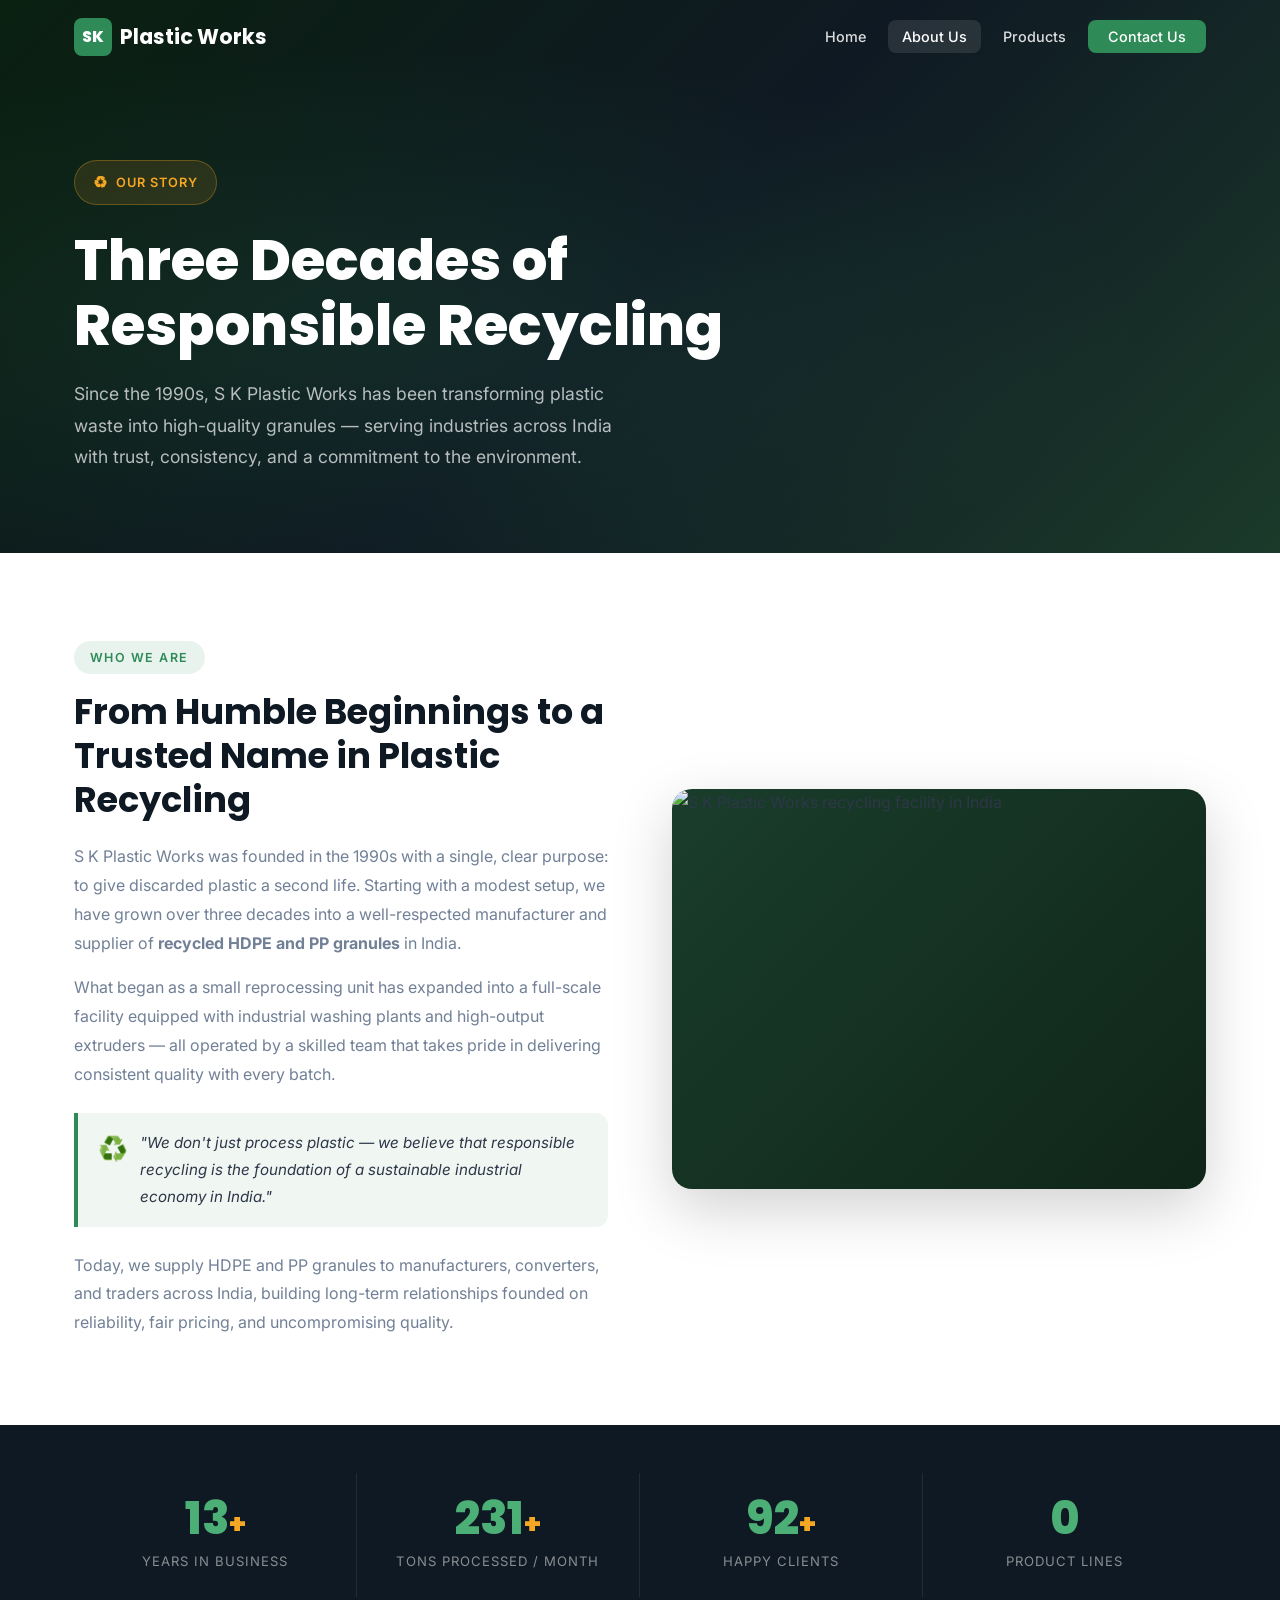
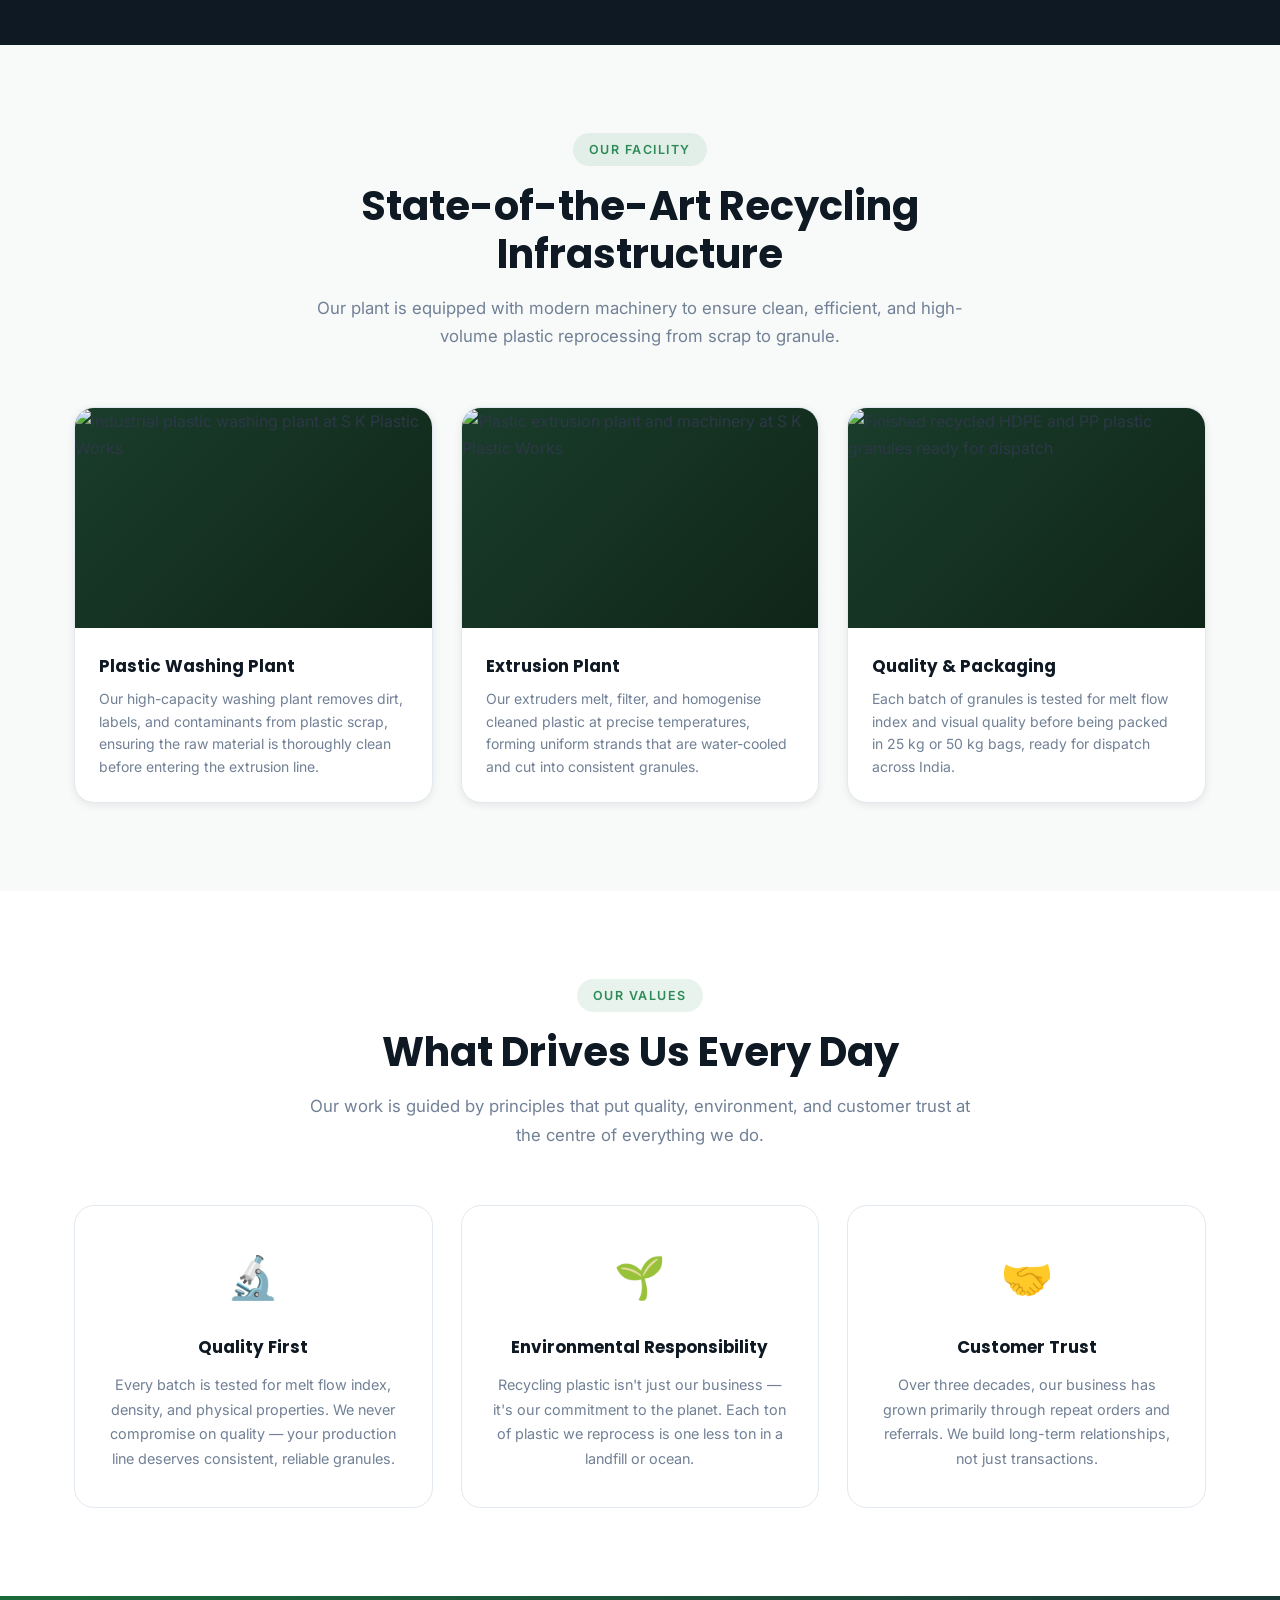
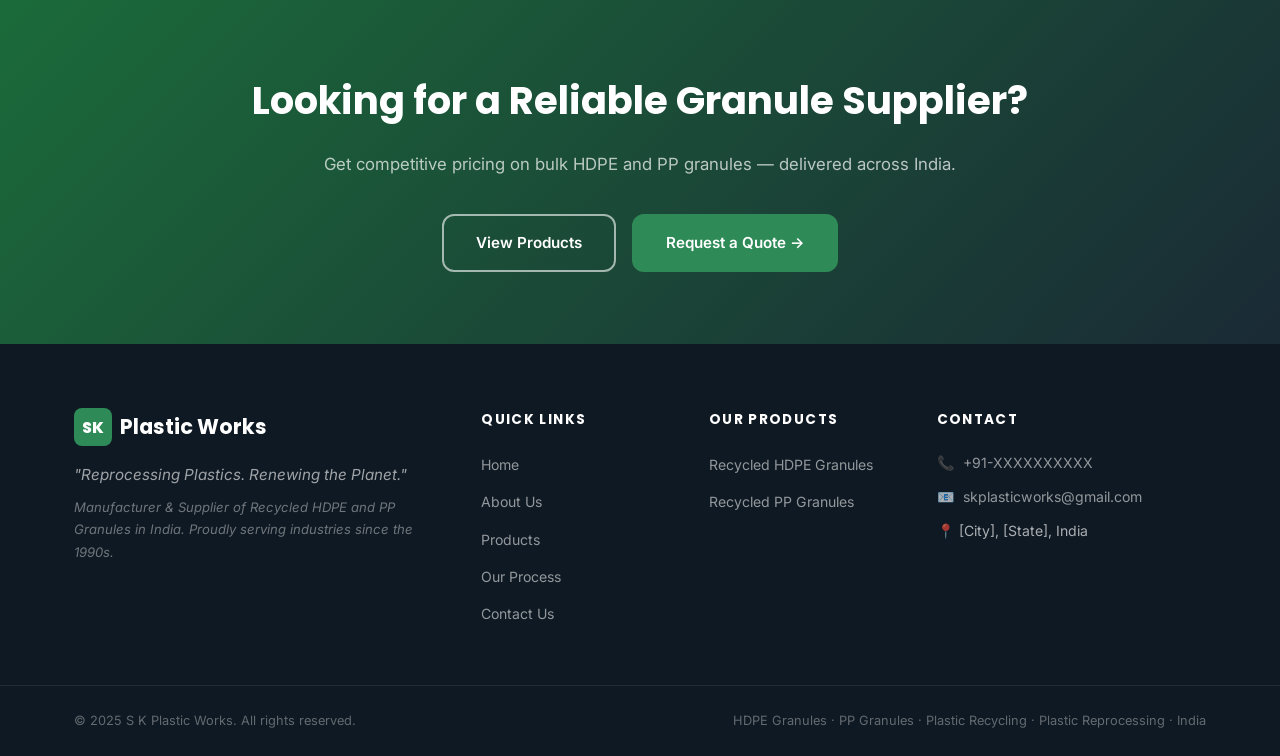
==== about.html @ 7c276f93 "Initial commit: S K Plastic Works website Modern, SEO-optimized static website for recycled HDPE & P" ====
<!DOCTYPE html>
<html lang="en">
<head>
  <meta charset="UTF-8">
  <meta name="viewport" content="width=device-width, initial-scale=1.0">

  <!-- ✅ SEO: Primary Meta Tags -->
  <title>About Us | S K Plastic Works — HDPE & PP Granules Manufacturer India</title>
  <meta name="description" content="Learn about S K Plastic Works — a trusted manufacturer of recycled HDPE and PP granules in India since the 1990s. Our story, mission, and world-class recycling facility.">
  <meta name="keywords" content="about S K Plastic Works, HDPE granules manufacturer India, PP granules supplier, plastic recycling company India, plastic reprocessing since 1990s">
  <meta name="robots" content="index, follow">
  <link rel="canonical" href="https://skplasticworks.github.io/about.html">

  <!-- ✅ SEO: Open Graph -->
  <meta property="og:type"        content="website">
  <meta property="og:url"         content="https://skplasticworks.github.io/about.html">
  <meta property="og:title"       content="About S K Plastic Works | HDPE & PP Granules Manufacturer">
  <meta property="og:description" content="Over 30 years of trusted plastic recycling and reprocessing in India. Quality HDPE & PP granules since the 1990s.">

  <!-- ✅ Schema: About Page + Organization -->
  <script type="application/ld+json">
  {
    "@context": "https://schema.org",
    "@type": "AboutPage",
    "url": "https://skplasticworks.github.io/about.html",
    "name": "About S K Plastic Works",
    "description": "S K Plastic Works has been manufacturing recycled HDPE and PP plastic granules in India since the 1990s.",
    "mainEntity": {
      "@type": "Organization",
      "name": "S K Plastic Works",
      "foundingDate": "1995",
      "description": "Leading manufacturer and supplier of recycled HDPE and PP granules in India.",
      "url": "https://skplasticworks.github.io",
      "address": {
        "@type": "PostalAddress",
        "addressLocality": "[City]",
        "addressRegion": "[State]",
        "addressCountry": "IN"
      }
    }
  }
  </script>

  <!-- Fonts -->
  <link rel="preconnect" href="https://fonts.googleapis.com">
  <link rel="preconnect" href="https://fonts.gstatic.com" crossorigin>
  <link href="https://fonts.googleapis.com/css2?family=Inter:wght@300;400;500;600&family=Poppins:wght@600;700;800&display=swap" rel="stylesheet">

  <link rel="stylesheet" href="css/style.css">
</head>
<body>

  <!-- ============================================================
       NAVIGATION
  ============================================================ -->
  <nav class="navbar scrolled" id="navbar" role="navigation" aria-label="Main navigation">
    <div class="container nav-container">
      <a href="index.html" class="nav-logo" aria-label="S K Plastic Works Home">
        <span class="logo-sk" aria-hidden="true">SK</span> Plastic Works
      </a>

      <button class="nav-toggle" id="navToggle" aria-label="Open menu" aria-expanded="false" aria-controls="navLinks">
        <span></span><span></span><span></span>
      </button>

      <ul class="nav-links" id="navLinks" role="menubar">
        <li role="none"><a href="index.html" role="menuitem">Home</a></li>
        <li role="none"><a href="about.html" class="active" role="menuitem">About Us</a></li>
        <li role="none"><a href="index.html#products" role="menuitem">Products</a></li>
        <li role="none"><a href="index.html#contact" class="btn-nav" role="menuitem">Contact Us</a></li>
      </ul>
    </div>
  </nav>


  <!-- ============================================================
       PAGE HERO
  ============================================================ -->
  <section class="page-hero" aria-label="About Us hero">
    <div class="container page-hero-content">
      <span class="hero-badge">Our Story</span>
      <h1>
        Three Decades of<br>
        <span class="accent">Responsible Recycling</span>
      </h1>
      <p>
        Since the 1990s, S K Plastic Works has been transforming plastic waste into
        high-quality granules — serving industries across India with trust, consistency, and a commitment to the environment.
      </p>
    </div>
  </section>


  <!-- ============================================================
       OUR STORY
  ============================================================ -->
  <section class="section" id="story" aria-labelledby="story-heading">
    <div class="container">
      <div class="story-grid">

        <div class="story-text">
          <span class="section-tag">Who We Are</span>
          <h2 id="story-heading">From Humble Beginnings to a Trusted Name in Plastic Recycling</h2>

          <p>
            S K Plastic Works was founded in the 1990s with a single, clear purpose: to give discarded plastic a second life.
            Starting with a modest setup, we have grown over three decades into a well-respected manufacturer and
            supplier of <strong>recycled HDPE and PP granules</strong> in India.
          </p>
          <p>
            What began as a small reprocessing unit has expanded into a full-scale facility equipped with
            industrial washing plants and high-output extruders — all operated by a skilled team that takes
            pride in delivering consistent quality with every batch.
          </p>

          <div class="story-highlight">
            <span aria-hidden="true">♻️</span>
            <p>
              "We don't just process plastic — we believe that responsible recycling is the
              foundation of a sustainable industrial economy in India."
            </p>
          </div>

          <p>
            Today, we supply HDPE and PP granules to manufacturers, converters, and traders across India,
            building long-term relationships founded on reliability, fair pricing, and uncompromising quality.
          </p>
        </div>

        <div class="story-image">
          <!--
            REPLACE IMAGE: Add a photo of your factory or team here.
            Recommended size: 800x600px
            Save as: images/about-story.jpg
          -->
          <img
            src="https://placehold.co/800x600/1B6B3A/4CAF76?text=Our+Factory+%2F+Team+Photo&font=lato"
            alt="S K Plastic Works recycling facility in India"
            loading="lazy"
            width="800" height="600"
          >
        </div>

      </div>
    </div>
  </section>


  <!-- ============================================================
       KEY STATS
  ============================================================ -->
  <section class="stats-bar" aria-label="Company statistics">
    <div class="container stats-grid">
      <div class="stat-item">
        <span class="stat-number" data-target="30">0</span><span class="stat-suffix">+</span>
        <span class="stat-label">Years in Business</span>
      </div>
      <div class="stat-item">
        <!-- Replace 500 with your real monthly volume -->
        <span class="stat-number" data-target="500">0</span><span class="stat-suffix">+</span>
        <span class="stat-label">Tons Processed / Month</span>
      </div>
      <div class="stat-item">
        <span class="stat-number" data-target="200">0</span><span class="stat-suffix">+</span>
        <span class="stat-label">Happy Clients</span>
      </div>
      <div class="stat-item">
        <span class="stat-number" data-target="2">0</span><span class="stat-suffix"></span>
        <span class="stat-label">Product Lines</span>
      </div>
    </div>
  </section>


  <!-- ============================================================
       OUR FACILITY
  ============================================================ -->
  <section class="section bg-light" id="facility" aria-labelledby="facility-heading">
    <div class="container">
      <div class="section-header">
        <span class="section-tag">Our Facility</span>
        <h2 id="facility-heading">State-of-the-Art Recycling Infrastructure</h2>
        <p>Our plant is equipped with modern machinery to ensure clean, efficient, and high-volume plastic reprocessing from scrap to granule.</p>
      </div>

      <div class="facility-grid">

        <article class="facility-card">
          <div class="facility-img">
            <!--
              REPLACE IMAGE: Photo of your plastic washing plant
              Save as: images/washing-plant.jpg
            -->
            <img
              src="https://placehold.co/800x500/0D4F6C/7EC8E3?text=Plastic+Washing+Plant&font=lato"
              alt="Industrial plastic washing plant at S K Plastic Works"
              loading="lazy"
              width="800" height="500"
            >
          </div>
          <div class="facility-body">
            <h4>Plastic Washing Plant</h4>
            <p>
              Our high-capacity washing plant removes dirt, labels, and contaminants from plastic scrap,
              ensuring the raw material is thoroughly clean before entering the extrusion line.
            </p>
          </div>
        </article>

        <article class="facility-card">
          <div class="facility-img">
            <!--
              REPLACE IMAGE: Photo of your extrusion plant
              Save as: images/extrusion-plant.jpg
            -->
            <img
              src="https://placehold.co/800x500/1B6B3A/4CAF76?text=Extrusion+Plant&font=lato"
              alt="Plastic extrusion plant and machinery at S K Plastic Works"
              loading="lazy"
              width="800" height="500"
            >
          </div>
          <div class="facility-body">
            <h4>Extrusion Plant</h4>
            <p>
              Our extruders melt, filter, and homogenise cleaned plastic at precise temperatures,
              forming uniform strands that are water-cooled and cut into consistent granules.
            </p>
          </div>
        </article>

        <article class="facility-card">
          <div class="facility-img">
            <!--
              REPLACE IMAGE: Close-up photo of finished HDPE/PP granules
              Save as: images/granules-closeup.jpg
            -->
            <img
              src="https://placehold.co/800x500/2E3A59/8BA4D4?text=Finished+Granules&font=lato"
              alt="Finished recycled HDPE and PP plastic granules ready for dispatch"
              loading="lazy"
              width="800" height="500"
            >
          </div>
          <div class="facility-body">
            <h4>Quality &amp; Packaging</h4>
            <p>
              Each batch of granules is tested for melt flow index and visual quality before being
              packed in 25 kg or 50 kg bags, ready for dispatch across India.
            </p>
          </div>
        </article>

      </div>
    </div>
  </section>


  <!-- ============================================================
       OUR VALUES
  ============================================================ -->
  <section class="section" id="values" aria-labelledby="values-heading">
    <div class="container">
      <div class="section-header">
        <span class="section-tag">Our Values</span>
        <h2 id="values-heading">What Drives Us Every Day</h2>
        <p>Our work is guided by principles that put quality, environment, and customer trust at the centre of everything we do.</p>
      </div>

      <div class="values-grid">

        <div class="value-card">
          <div class="value-icon" aria-hidden="true">🔬</div>
          <h4>Quality First</h4>
          <p>
            Every batch is tested for melt flow index, density, and physical properties.
            We never compromise on quality — your production line deserves consistent, reliable granules.
          </p>
        </div>

        <div class="value-card">
          <div class="value-icon" aria-hidden="true">🌱</div>
          <h4>Environmental Responsibility</h4>
          <p>
            Recycling plastic isn't just our business — it's our commitment to the planet.
            Each ton of plastic we reprocess is one less ton in a landfill or ocean.
          </p>
        </div>

        <div class="value-card">
          <div class="value-icon" aria-hidden="true">🤝</div>
          <h4>Customer Trust</h4>
          <p>
            Over three decades, our business has grown primarily through repeat orders and referrals.
            We build long-term relationships, not just transactions.
          </p>
        </div>

      </div>
    </div>
  </section>


  <!-- ============================================================
       CTA BANNER
  ============================================================ -->
  <section class="cta-banner" aria-label="Call to action">
    <div class="container">
      <h2>Looking for a Reliable Granule Supplier?</h2>
      <p>Get competitive pricing on bulk HDPE and PP granules — delivered across India.</p>
      <div class="cta-buttons">
        <a href="index.html#products" class="btn btn-outline">View Products</a>
        <a href="index.html#contact"  class="btn btn-primary">Request a Quote →</a>
      </div>
    </div>
  </section>


  <!-- ============================================================
       FOOTER
  ============================================================ -->
  <footer class="footer" role="contentinfo">
    <div class="container footer-grid">

      <div class="footer-brand">
        <a href="index.html" class="nav-logo" aria-label="S K Plastic Works Home">
          <span class="logo-sk" aria-hidden="true">SK</span> Plastic Works
        </a>
        <p>"Reprocessing Plastics. Renewing the Planet."</p>
        <p class="footer-small">Manufacturer &amp; Supplier of Recycled HDPE and PP Granules in India. Proudly serving industries since the 1990s.</p>
      </div>

      <nav class="footer-links" aria-label="Footer navigation">
        <h5>Quick Links</h5>
        <ul>
          <li><a href="index.html">Home</a></li>
          <li><a href="about.html">About Us</a></li>
          <li><a href="index.html#products">Products</a></li>
          <li><a href="index.html#process">Our Process</a></li>
          <li><a href="index.html#contact">Contact Us</a></li>
        </ul>
      </nav>

      <div class="footer-products">
        <h5>Our Products</h5>
        <ul>
          <li><a href="index.html#products">Recycled HDPE Granules</a></li>
          <li><a href="index.html#products">Recycled PP Granules</a></li>
        </ul>
      </div>

      <address class="footer-contact" style="font-style:normal;">
        <h5>Contact</h5>
        <p>📞 <a href="tel:+91XXXXXXXXXX">+91-XXXXXXXXXX</a></p>
        <p>📧 <a href="mailto:skplasticworks@gmail.com">skplasticworks@gmail.com</a></p>
        <p>📍 [City], [State], India</p>
      </address>

    </div>

    <div class="footer-bottom">
      <div class="container">
        <p>© 2025 S K Plastic Works. All rights reserved.</p>
        <p>HDPE Granules · PP Granules · Plastic Recycling · Plastic Reprocessing · India</p>
      </div>
    </div>
  </footer>

  <script src="js/main.js"></script>
</body>
</html>
---- css/style.css ----
/* ================================================
   S K Plastic Works — Main Stylesheet
   Modern, SEO-friendly, Mobile-first Design
   ================================================ */

/* ---------- CSS Variables ---------- */
:root {
  --green-dark:   #1B6B3A;
  --green-mid:    #2E8B57;
  --green-light:  #4CAF76;
  --amber:        #F5A623;
  --amber-dark:   #D4891A;
  --dark:         #0F1923;
  --dark-mid:     #1A2A35;
  --text:         #2D3748;
  --text-light:   #718096;
  --bg-light:     #F7FAF8;
  --white:        #FFFFFF;
  --border:       #E2E8F0;
  --shadow-sm:    0 2px 8px rgba(0,0,0,0.08);
  --shadow-md:    0 8px 24px rgba(0,0,0,0.12);
  --shadow-lg:    0 20px 60px rgba(0,0,0,0.18);
  --radius:       12px;
  --radius-lg:    20px;
  --transition:   0.3s ease;
  --font-body:    'Inter', -apple-system, BlinkMacSystemFont, sans-serif;
  --font-heading: 'Poppins', -apple-system, BlinkMacSystemFont, sans-serif;
}

/* ---------- Reset & Base ---------- */
*, *::before, *::after { box-sizing: border-box; margin: 0; padding: 0; }

html {
  scroll-behavior: smooth;
  font-size: 16px;
}

body {
  font-family: var(--font-body);
  color: var(--text);
  background: var(--white);
  line-height: 1.7;
  overflow-x: hidden;
}

img {
  max-width: 100%;
  height: auto;
  display: block;
}

a {
  color: inherit;
  text-decoration: none;
  transition: color var(--transition);
}

ul { list-style: none; }

/* ---------- Utility ---------- */
.container {
  width: 100%;
  max-width: 1180px;
  margin: 0 auto;
  padding: 0 24px;
}

.section {
  padding: 88px 0;
}

.bg-light { background: var(--bg-light); }
.bg-dark  { background: var(--dark-mid); }

.section-header {
  text-align: center;
  max-width: 680px;
  margin: 0 auto 56px;
}

.section-header.light h2,
.section-header.light p {
  color: var(--white);
}

.section-header.light .section-tag {
  background: rgba(255,255,255,0.12);
  color: rgba(255,255,255,0.85);
}

.section-tag {
  display: inline-block;
  font-size: 0.78rem;
  font-weight: 600;
  letter-spacing: 0.12em;
  text-transform: uppercase;
  color: var(--green-mid);
  background: rgba(46,139,87,0.1);
  padding: 6px 16px;
  border-radius: 100px;
  margin-bottom: 16px;
}

.section-header h2 {
  font-family: var(--font-heading);
  font-size: clamp(1.75rem, 3.5vw, 2.5rem);
  font-weight: 700;
  color: var(--dark);
  line-height: 1.2;
  margin-bottom: 16px;
}

.section-header p {
  font-size: 1.05rem;
  color: var(--text-light);
}

/* ---------- Buttons ---------- */
.btn {
  display: inline-flex;
  align-items: center;
  justify-content: center;
  gap: 8px;
  font-family: var(--font-body);
  font-size: 0.95rem;
  font-weight: 600;
  padding: 14px 32px;
  border-radius: var(--radius);
  border: 2px solid transparent;
  cursor: pointer;
  transition: all var(--transition);
  white-space: nowrap;
}

.btn-primary {
  background: var(--green-mid);
  color: var(--white);
  border-color: var(--green-mid);
}

.btn-primary:hover {
  background: var(--green-dark);
  border-color: var(--green-dark);
  transform: translateY(-2px);
  box-shadow: 0 8px 20px rgba(46,139,87,0.35);
}

.btn-outline {
  background: transparent;
  color: var(--white);
  border-color: rgba(255,255,255,0.6);
}

.btn-outline:hover {
  background: rgba(255,255,255,0.12);
  border-color: var(--white);
}

.btn-sm {
  font-size: 0.875rem;
  padding: 10px 22px;
}

.btn-full { width: 100%; }

/* ---------- Navbar ---------- */
.navbar {
  position: fixed;
  top: 0;
  left: 0;
  right: 0;
  z-index: 1000;
  padding: 18px 0;
  transition: all var(--transition);
}

.navbar.scrolled {
  background: rgba(15,25,35,0.96);
  backdrop-filter: blur(12px);
  -webkit-backdrop-filter: blur(12px);
  padding: 12px 0;
  box-shadow: 0 2px 20px rgba(0,0,0,0.3);
}

.nav-container {
  display: flex;
  align-items: center;
  justify-content: space-between;
}

.nav-logo {
  font-family: var(--font-heading);
  font-size: 1.3rem;
  font-weight: 700;
  color: var(--white);
  display: flex;
  align-items: center;
  gap: 8px;
}

.logo-sk {
  background: var(--green-mid);
  color: var(--white);
  width: 38px;
  height: 38px;
  border-radius: 8px;
  display: inline-flex;
  align-items: center;
  justify-content: center;
  font-size: 1rem;
  font-weight: 800;
  flex-shrink: 0;
}

.nav-links {
  display: flex;
  align-items: center;
  gap: 8px;
}

.nav-links a {
  color: rgba(255,255,255,0.85);
  font-size: 0.9rem;
  font-weight: 500;
  padding: 8px 14px;
  border-radius: 8px;
  transition: all var(--transition);
}

.nav-links a:hover,
.nav-links a.active {
  color: var(--white);
  background: rgba(255,255,255,0.1);
}

.btn-nav {
  background: var(--green-mid) !important;
  color: var(--white) !important;
  padding: 8px 20px !important;
  border-radius: 8px !important;
}

.btn-nav:hover {
  background: var(--green-dark) !important;
}

.nav-toggle {
  display: none;
  flex-direction: column;
  gap: 5px;
  background: none;
  border: none;
  cursor: pointer;
  padding: 4px;
}

.nav-toggle span {
  display: block;
  width: 24px;
  height: 2px;
  background: var(--white);
  border-radius: 2px;
  transition: all var(--transition);
}

/* ---------- Hero ---------- */
.hero {
  position: relative;
  min-height: 100vh;
  display: flex;
  align-items: center;
  background: linear-gradient(135deg, #0a2010 0%, #0F1923 40%, #1B3A2A 70%, #0a2010 100%);
  overflow: hidden;
}

.hero::before {
  content: '';
  position: absolute;
  inset: 0;
  background:
    radial-gradient(ellipse at 20% 50%, rgba(46,139,87,0.15) 0%, transparent 60%),
    radial-gradient(ellipse at 80% 20%, rgba(27,107,58,0.2) 0%, transparent 50%);
}

.hero-bg-image {
  position: absolute;
  inset: 0;
  background-image: url('https://images.unsplash.com/photo-1532996122724-e3c354a0b15b?w=1600&q=80&auto=format&fit=crop');
  background-size: cover;
  background-position: center;
  opacity: 0.12;
}

.hero-overlay {
  position: absolute;
  inset: 0;
  background: linear-gradient(
    to bottom,
    rgba(15,25,35,0.5) 0%,
    rgba(15,25,35,0.4) 50%,
    rgba(15,25,35,0.8) 100%
  );
}

.hero-content {
  position: relative;
  z-index: 1;
  padding: 120px 24px 80px;
  max-width: 760px;
}

.hero-badge {
  display: inline-flex;
  align-items: center;
  gap: 8px;
  font-size: 0.8rem;
  font-weight: 600;
  letter-spacing: 0.08em;
  text-transform: uppercase;
  color: var(--amber);
  background: rgba(245,166,35,0.12);
  border: 1px solid rgba(245,166,35,0.3);
  padding: 8px 18px;
  border-radius: 100px;
  margin-bottom: 28px;
}

.hero-badge::before { content: '♻'; font-size: 1rem; }

.hero-content h1 {
  font-family: var(--font-heading);
  font-size: clamp(2.4rem, 6vw, 4.2rem);
  font-weight: 800;
  color: var(--white);
  line-height: 1.1;
  margin-bottom: 24px;
  letter-spacing: -0.02em;
}

.hero-content h1 .accent {
  color: var(--green-light);
  display: block;
}

.hero-subtitle {
  font-size: clamp(1rem, 2vw, 1.15rem);
  color: rgba(255,255,255,0.75);
  max-width: 580px;
  margin-bottom: 40px;
  line-height: 1.8;
}

.hero-cta {
  display: flex;
  gap: 16px;
  flex-wrap: wrap;
}

.hero-scroll {
  position: absolute;
  bottom: 40px;
  left: 50%;
  transform: translateX(-50%);
  z-index: 1;
  display: flex;
  flex-direction: column;
  align-items: center;
  gap: 8px;
  color: rgba(255,255,255,0.4);
  font-size: 0.75rem;
  letter-spacing: 0.1em;
  text-transform: uppercase;
  animation: fadeInUp 1s ease 1s both;
}

.scroll-arrow {
  width: 20px;
  height: 20px;
  border-right: 2px solid rgba(255,255,255,0.4);
  border-bottom: 2px solid rgba(255,255,255,0.4);
  transform: rotate(45deg);
  animation: scrollBounce 1.5s ease infinite;
}

@keyframes scrollBounce {
  0%, 100% { transform: rotate(45deg) translateY(0); }
  50%       { transform: rotate(45deg) translateY(4px); }
}

@keyframes fadeInUp {
  from { opacity: 0; transform: translateX(-50%) translateY(20px); }
  to   { opacity: 1; transform: translateX(-50%) translateY(0); }
}

/* ---------- Stats Bar ---------- */
.stats-bar {
  background: var(--dark);
  padding: 48px 0;
}

.stats-grid {
  display: grid;
  grid-template-columns: repeat(4, 1fr);
  gap: 0;
}

.stat-item {
  text-align: center;
  padding: 24px 16px;
  border-right: 1px solid rgba(255,255,255,0.08);
}

.stat-item:last-child { border-right: none; }

.stat-number {
  font-family: var(--font-heading);
  font-size: clamp(2rem, 4vw, 2.8rem);
  font-weight: 800;
  color: var(--green-light);
  line-height: 1;
}

.stat-suffix {
  font-family: var(--font-heading);
  font-size: clamp(1.4rem, 2.5vw, 1.8rem);
  font-weight: 800;
  color: var(--amber);
  line-height: 1;
}

.stat-label {
  display: block;
  font-size: 0.82rem;
  color: rgba(255,255,255,0.5);
  margin-top: 8px;
  text-transform: uppercase;
  letter-spacing: 0.08em;
}

/* ---------- Products ---------- */
.products-grid {
  display: grid;
  grid-template-columns: repeat(2, 1fr);
  gap: 32px;
}

.product-card {
  background: var(--white);
  border: 1px solid var(--border);
  border-radius: var(--radius-lg);
  overflow: hidden;
  transition: all var(--transition);
  box-shadow: var(--shadow-sm);
}

.product-card:hover {
  transform: translateY(-6px);
  box-shadow: var(--shadow-lg);
  border-color: var(--green-light);
}

.product-image {
  position: relative;
  height: 260px;
  overflow: hidden;
  background: linear-gradient(135deg, #1a3d2b, #0f2518);
}

.product-image img {
  width: 100%;
  height: 100%;
  object-fit: cover;
  transition: transform 0.6s ease;
}

.product-card:hover .product-image img {
  transform: scale(1.05);
}

.product-badge {
  position: absolute;
  top: 16px;
  left: 16px;
  background: var(--amber);
  color: var(--dark);
  font-size: 0.75rem;
  font-weight: 700;
  padding: 5px 12px;
  border-radius: 100px;
  text-transform: uppercase;
  letter-spacing: 0.05em;
}

.product-body {
  padding: 28px;
}

.product-body h3 {
  font-family: var(--font-heading);
  font-size: 1.4rem;
  font-weight: 700;
  color: var(--dark);
  margin-bottom: 12px;
}

.product-body p {
  color: var(--text-light);
  font-size: 0.95rem;
  margin-bottom: 20px;
  line-height: 1.7;
}

.product-specs {
  display: grid;
  grid-template-columns: 1fr 1fr;
  gap: 8px 16px;
  margin-bottom: 24px;
}

.product-specs li {
  font-size: 0.83rem;
  color: var(--text);
  padding-left: 16px;
  position: relative;
}

.product-specs li::before {
  content: '▸';
  position: absolute;
  left: 0;
  color: var(--green-mid);
  font-size: 0.75rem;
}

/* ---------- Process ---------- */
.process-steps {
  display: flex;
  align-items: flex-start;
  justify-content: center;
  gap: 0;
  flex-wrap: wrap;
}

.process-step {
  flex: 1;
  min-width: 160px;
  max-width: 220px;
  text-align: center;
  padding: 32px 20px;
  background: var(--white);
  border-radius: var(--radius-lg);
  border: 1px solid var(--border);
  position: relative;
  transition: all var(--transition);
}

.process-step:hover {
  border-color: var(--green-mid);
  box-shadow: var(--shadow-md);
  transform: translateY(-4px);
}

.step-icon {
  font-size: 2.2rem;
  margin-bottom: 8px;
  display: block;
}

.step-num {
  font-family: var(--font-heading);
  font-size: 0.7rem;
  font-weight: 700;
  letter-spacing: 0.15em;
  color: var(--green-mid);
  text-transform: uppercase;
  margin-bottom: 12px;
  background: rgba(46,139,87,0.08);
  display: inline-block;
  padding: 4px 10px;
  border-radius: 100px;
}

.process-step h4 {
  font-family: var(--font-heading);
  font-size: 1rem;
  font-weight: 700;
  color: var(--dark);
  margin-bottom: 10px;
}

.process-step p {
  font-size: 0.85rem;
  color: var(--text-light);
  line-height: 1.6;
}

.process-arrow {
  font-size: 1.5rem;
  color: var(--border);
  padding: 0 4px;
  margin-top: 60px;
  flex-shrink: 0;
  align-self: flex-start;
}

/* ---------- Why Us ---------- */
.why-grid {
  display: grid;
  grid-template-columns: repeat(4, 1fr);
  gap: 24px;
}

.why-card {
  background: var(--white);
  border: 1px solid var(--border);
  border-radius: var(--radius-lg);
  padding: 32px 24px;
  text-align: center;
  transition: all var(--transition);
}

.why-card:hover {
  border-color: var(--green-mid);
  box-shadow: var(--shadow-md);
  transform: translateY(-4px);
}

.why-icon {
  font-size: 2.4rem;
  margin-bottom: 16px;
}

.why-card h4 {
  font-family: var(--font-heading);
  font-size: 1rem;
  font-weight: 700;
  color: var(--dark);
  margin-bottom: 10px;
}

.why-card p {
  font-size: 0.875rem;
  color: var(--text-light);
  line-height: 1.7;
}

/* ---------- Contact ---------- */
.contact-grid {
  display: grid;
  grid-template-columns: 1fr 1.6fr;
  gap: 48px;
  align-items: start;
}

.contact-info {
  display: flex;
  flex-direction: column;
  gap: 24px;
}

.contact-item {
  display: flex;
  align-items: flex-start;
  gap: 16px;
  background: rgba(255,255,255,0.06);
  border: 1px solid rgba(255,255,255,0.1);
  border-radius: var(--radius);
  padding: 20px;
  transition: all var(--transition);
}

.contact-item:hover {
  background: rgba(255,255,255,0.1);
  border-color: var(--green-light);
}

.contact-icon {
  font-size: 1.5rem;
  flex-shrink: 0;
}

.contact-item strong {
  display: block;
  font-size: 0.8rem;
  font-weight: 600;
  text-transform: uppercase;
  letter-spacing: 0.08em;
  color: var(--amber);
  margin-bottom: 4px;
}

.contact-item a,
.contact-item span {
  color: rgba(255,255,255,0.8);
  font-size: 0.95rem;
}

.contact-item a:hover {
  color: var(--white);
}

/* Contact Form */
.contact-form {
  background: var(--white);
  border-radius: var(--radius-lg);
  padding: 36px;
  box-shadow: var(--shadow-lg);
}

.form-row {
  display: grid;
  grid-template-columns: 1fr 1fr;
  gap: 20px;
}

.form-group {
  margin-bottom: 20px;
}

.form-group label {
  display: block;
  font-size: 0.85rem;
  font-weight: 600;
  color: var(--text);
  margin-bottom: 8px;
}

.form-group input,
.form-group select,
.form-group textarea {
  width: 100%;
  padding: 12px 16px;
  border: 1.5px solid var(--border);
  border-radius: var(--radius);
  font-family: var(--font-body);
  font-size: 0.9rem;
  color: var(--text);
  background: var(--white);
  transition: border-color var(--transition);
  appearance: none;
  -webkit-appearance: none;
}

.form-group input:focus,
.form-group select:focus,
.form-group textarea:focus {
  outline: none;
  border-color: var(--green-mid);
  box-shadow: 0 0 0 3px rgba(46,139,87,0.1);
}

.form-group textarea {
  resize: vertical;
  min-height: 100px;
}

.form-note {
  text-align: center;
  font-size: 0.8rem;
  color: var(--text-light);
  margin-top: 12px;
}

/* ---------- Footer ---------- */
.footer {
  background: var(--dark);
  color: rgba(255,255,255,0.65);
}

.footer-grid {
  display: grid;
  grid-template-columns: 2fr 1fr 1fr 1.5fr;
  gap: 48px;
  padding: 64px 24px 48px;
}

.footer-brand .nav-logo {
  margin-bottom: 16px;
}

.footer-brand p {
  font-size: 0.95rem;
  font-style: italic;
  color: rgba(255,255,255,0.6);
  margin-bottom: 8px;
}

.footer-small {
  font-size: 0.82rem !important;
  color: rgba(255,255,255,0.4) !important;
}

.footer h5 {
  font-family: var(--font-heading);
  font-size: 0.85rem;
  font-weight: 700;
  text-transform: uppercase;
  letter-spacing: 0.1em;
  color: var(--white);
  margin-bottom: 20px;
}

.footer ul li {
  margin-bottom: 10px;
}

.footer ul a {
  font-size: 0.88rem;
  color: rgba(255,255,255,0.55);
  transition: color var(--transition);
}

.footer ul a:hover {
  color: var(--green-light);
}

.footer-contact p {
  font-size: 0.88rem;
  margin-bottom: 10px;
  display: flex;
  align-items: center;
  gap: 8px;
}

.footer-contact a {
  color: rgba(255,255,255,0.55);
}

.footer-contact a:hover {
  color: var(--green-light);
}

.footer-bottom {
  border-top: 1px solid rgba(255,255,255,0.08);
  padding: 24px;
}

.footer-bottom .container {
  display: flex;
  justify-content: space-between;
  align-items: center;
  flex-wrap: wrap;
  gap: 8px;
}

.footer-bottom p {
  font-size: 0.8rem;
  color: rgba(255,255,255,0.35);
}

/* ---------- About Page ---------- */
.page-hero {
  min-height: 55vh;
  display: flex;
  align-items: center;
  background: linear-gradient(135deg, #0a2010 0%, #0F1923 50%, #1B3A2A 100%);
  position: relative;
  overflow: hidden;
  padding-top: 80px;
}

.page-hero::before {
  content: '';
  position: absolute;
  inset: 0;
  background: radial-gradient(ellipse at 30% 60%, rgba(46,139,87,0.15) 0%, transparent 60%);
}

.page-hero-content {
  position: relative;
  z-index: 1;
  padding: 80px 24px;
}

.page-hero-content .hero-badge { margin-bottom: 24px; }

.page-hero-content h1 {
  font-family: var(--font-heading);
  font-size: clamp(2rem, 5vw, 3.5rem);
  font-weight: 800;
  color: var(--white);
  line-height: 1.15;
  margin-bottom: 20px;
}

.page-hero-content p {
  font-size: 1.1rem;
  color: rgba(255,255,255,0.7);
  max-width: 560px;
  line-height: 1.8;
}

/* Story Section */
.story-grid {
  display: grid;
  grid-template-columns: 1fr 1fr;
  gap: 64px;
  align-items: center;
}

.story-text h2 {
  font-family: var(--font-heading);
  font-size: clamp(1.6rem, 3vw, 2.2rem);
  font-weight: 700;
  color: var(--dark);
  margin-bottom: 20px;
  line-height: 1.25;
}

.story-text p {
  color: var(--text-light);
  font-size: 1rem;
  line-height: 1.8;
  margin-bottom: 16px;
}

.story-text p:last-child { margin-bottom: 0; }

.story-highlight {
  display: flex;
  align-items: flex-start;
  gap: 12px;
  background: rgba(46,139,87,0.07);
  border-left: 4px solid var(--green-mid);
  padding: 16px 20px;
  border-radius: 0 var(--radius) var(--radius) 0;
  margin: 24px 0;
}

.story-highlight span {
  font-size: 1.5rem;
}

.story-highlight p {
  font-size: 0.95rem;
  font-style: italic;
  color: var(--text);
  margin: 0;
}

.story-image {
  border-radius: var(--radius-lg);
  overflow: hidden;
  aspect-ratio: 4/3;
  background: linear-gradient(135deg, #1a3d2b, #0f2518);
  box-shadow: var(--shadow-lg);
}

.story-image img {
  width: 100%;
  height: 100%;
  object-fit: cover;
}

/* Facility Section */
.facility-grid {
  display: grid;
  grid-template-columns: repeat(3, 1fr);
  gap: 28px;
}

.facility-card {
  border-radius: var(--radius-lg);
  overflow: hidden;
  background: var(--white);
  border: 1px solid var(--border);
  box-shadow: var(--shadow-sm);
  transition: all var(--transition);
}

.facility-card:hover {
  transform: translateY(-6px);
  box-shadow: var(--shadow-lg);
  border-color: var(--green-light);
}

.facility-img {
  height: 220px;
  overflow: hidden;
  background: linear-gradient(135deg, #1a3d2b, #0f2518);
}

.facility-img img {
  width: 100%;
  height: 100%;
  object-fit: cover;
  transition: transform 0.6s ease;
}

.facility-card:hover .facility-img img {
  transform: scale(1.05);
}

.facility-body {
  padding: 24px;
}

.facility-body h4 {
  font-family: var(--font-heading);
  font-size: 1.05rem;
  font-weight: 700;
  color: var(--dark);
  margin-bottom: 8px;
}

.facility-body p {
  font-size: 0.875rem;
  color: var(--text-light);
  line-height: 1.6;
}

/* Values Grid */
.values-grid {
  display: grid;
  grid-template-columns: repeat(3, 1fr);
  gap: 28px;
}

.value-card {
  background: var(--white);
  border: 1px solid var(--border);
  border-radius: var(--radius-lg);
  padding: 36px 28px;
  text-align: center;
  transition: all var(--transition);
}

.value-card:hover {
  border-color: var(--amber);
  box-shadow: var(--shadow-md);
}

.value-icon {
  font-size: 2.6rem;
  margin-bottom: 20px;
}

.value-card h4 {
  font-family: var(--font-heading);
  font-size: 1.05rem;
  font-weight: 700;
  color: var(--dark);
  margin-bottom: 12px;
}

.value-card p {
  font-size: 0.9rem;
  color: var(--text-light);
  line-height: 1.7;
}

/* CTA Banner */
.cta-banner {
  background: linear-gradient(135deg, var(--green-dark) 0%, var(--dark-mid) 100%);
  padding: 72px 0;
  text-align: center;
}

.cta-banner h2 {
  font-family: var(--font-heading);
  font-size: clamp(1.6rem, 3vw, 2.4rem);
  font-weight: 700;
  color: var(--white);
  margin-bottom: 16px;
}

.cta-banner p {
  color: rgba(255,255,255,0.7);
  font-size: 1.05rem;
  margin-bottom: 36px;
}

.cta-buttons {
  display: flex;
  gap: 16px;
  justify-content: center;
  flex-wrap: wrap;
}

/* Toast Notification */
.toast {
  position: fixed;
  bottom: 32px;
  right: 32px;
  background: var(--green-mid);
  color: var(--white);
  padding: 14px 24px;
  border-radius: var(--radius);
  font-size: 0.9rem;
  font-weight: 500;
  box-shadow: var(--shadow-lg);
  transform: translateY(80px);
  opacity: 0;
  transition: all 0.4s ease;
  z-index: 9999;
}

.toast.show {
  transform: translateY(0);
  opacity: 1;
}

/* ---------- Responsive ---------- */
@media (max-width: 1024px) {
  .why-grid  { grid-template-columns: repeat(2, 1fr); }
  .footer-grid { grid-template-columns: 1fr 1fr; gap: 32px; }
  .stats-grid { grid-template-columns: repeat(2, 1fr); }
  .stat-item { border-right: none; border-bottom: 1px solid rgba(255,255,255,0.08); }
  .stat-item:nth-child(odd) { border-right: 1px solid rgba(255,255,255,0.08); }
  .stat-item:last-child { border-bottom: none; }
}

@media (max-width: 768px) {
  .section { padding: 64px 0; }

  .nav-toggle { display: flex; }

  .nav-links {
    position: fixed;
    top: 0;
    right: -100%;
    width: min(300px, 80vw);
    height: 100vh;
    background: var(--dark-mid);
    flex-direction: column;
    align-items: flex-start;
    padding: 80px 24px 32px;
    gap: 4px;
    transition: right 0.35s ease;
    box-shadow: -4px 0 32px rgba(0,0,0,0.4);
  }

  .nav-links.open { right: 0; }

  .nav-links a {
    font-size: 1rem;
    width: 100%;
    padding: 12px 16px;
  }

  .products-grid,
  .story-grid,
  .facility-grid,
  .values-grid   { grid-template-columns: 1fr; }

  .contact-grid { grid-template-columns: 1fr; gap: 32px; }

  .form-row { grid-template-columns: 1fr; }

  .process-steps { flex-direction: column; align-items: center; }
  .process-arrow { transform: rotate(90deg); margin: 0; }

  .footer-grid { grid-template-columns: 1fr; gap: 32px; padding: 48px 24px 32px; }

  .footer-bottom .container { flex-direction: column; text-align: center; }

  .hero-content { padding: 100px 0 60px; }

  .why-grid { grid-template-columns: 1fr; }
}

@media (max-width: 480px) {
  .stats-grid { grid-template-columns: repeat(2, 1fr); }
  .hero-cta { flex-direction: column; }
  .hero-cta .btn { text-align: center; }
  .cta-buttons { flex-direction: column; align-items: center; }
}

/* ================================================
   NEW SECTIONS — Industries, Sell Scrap,
   Testimonials, WhatsApp Float
   ================================================ */

/* ---------- Amber variant tag & button ---------- */
.tag-amber {
  color: var(--amber-dark);
  background: rgba(245,166,35,0.12);
}

.btn-amber {
  background: var(--amber);
  color: var(--dark);
  border-color: var(--amber);
  font-weight: 700;
}

.btn-amber:hover {
  background: var(--amber-dark);
  border-color: var(--amber-dark);
  transform: translateY(-2px);
  box-shadow: 0 8px 20px rgba(245,166,35,0.35);
}

/* ---------- Industries We Serve ---------- */
.industries-grid {
  display: grid;
  grid-template-columns: repeat(3, 1fr);
  gap: 24px;
  margin-bottom: 40px;
}

.industry-card {
  background: var(--white);
  border: 1px solid var(--border);
  border-radius: var(--radius-lg);
  padding: 32px 24px;
  text-align: center;
  transition: all var(--transition);
}

.industry-card:hover {
  border-color: var(--green-mid);
  box-shadow: var(--shadow-md);
  transform: translateY(-4px);
}

.industry-icon {
  font-size: 2.4rem;
  margin-bottom: 14px;
  display: block;
}

.industry-card h4 {
  font-family: var(--font-heading);
  font-size: 1rem;
  font-weight: 700;
  color: var(--dark);
  margin-bottom: 10px;
}

.industry-card p {
  font-size: 0.875rem;
  color: var(--text-light);
  line-height: 1.65;
}

.industries-cta {
  text-align: center;
  padding-top: 16px;
}

.industries-cta p {
  color: var(--text-light);
  margin-bottom: 20px;
  font-size: 1rem;
}

/* ---------- Sell Scrap Section ---------- */
.sell-scrap-section {
  background: linear-gradient(135deg, #1a1a2e 0%, #16213e 50%, #0f3460 100%);
}

.sell-scrap-grid {
  display: grid;
  grid-template-columns: 1fr 1fr;
  gap: 56px;
  align-items: start;
  margin-bottom: 56px;
}

.sell-scrap-text .section-tag { margin-bottom: 16px; }

.sell-scrap-text h2 {
  font-family: var(--font-heading);
  font-size: clamp(1.75rem, 3.5vw, 2.4rem);
  font-weight: 800;
  color: var(--white);
  line-height: 1.15;
  margin-bottom: 20px;
}

.sell-scrap-text p {
  color: rgba(255,255,255,0.7);
  font-size: 1rem;
  line-height: 1.8;
  margin-bottom: 16px;
}

.scrap-accepts {
  background: rgba(255,255,255,0.06);
  border: 1px solid rgba(255,255,255,0.1);
  border-radius: var(--radius);
  padding: 24px;
  margin: 24px 0;
}

.scrap-accepts h4 {
  font-family: var(--font-heading);
  font-size: 0.85rem;
  font-weight: 700;
  text-transform: uppercase;
  letter-spacing: 0.1em;
  color: var(--amber);
  margin-bottom: 14px;
}

.scrap-list {
  display: grid;
  grid-template-columns: 1fr 1fr;
  gap: 8px 16px;
}

.scrap-list li {
  font-size: 0.88rem;
  color: rgba(255,255,255,0.8);
  line-height: 1.5;
}

.sell-scrap-benefits {
  display: flex;
  flex-direction: column;
  gap: 20px;
}

.benefit-card {
  display: flex;
  align-items: flex-start;
  gap: 16px;
  background: rgba(255,255,255,0.06);
  border: 1px solid rgba(255,255,255,0.1);
  border-radius: var(--radius);
  padding: 20px;
  transition: all var(--transition);
}

.benefit-card:hover {
  background: rgba(255,255,255,0.1);
  border-color: var(--amber);
}

.benefit-icon {
  font-size: 1.8rem;
  flex-shrink: 0;
}

.benefit-card h5 {
  font-family: var(--font-heading);
  font-size: 0.95rem;
  font-weight: 700;
  color: var(--white);
  margin-bottom: 6px;
}

.benefit-card p {
  font-size: 0.85rem;
  color: rgba(255,255,255,0.65);
  line-height: 1.6;
}

/* Scrap Seller Form */
.scrap-form-wrapper {
  background: var(--white);
  border-radius: var(--radius-lg);
  padding: 40px;
  max-width: 860px;
  margin: 0 auto;
}

.scrap-form-wrapper h3 {
  font-family: var(--font-heading);
  font-size: 1.4rem;
  font-weight: 700;
  color: var(--dark);
  margin-bottom: 8px;
}

.scrap-form-wrapper > p {
  color: var(--text-light);
  font-size: 0.95rem;
  margin-bottom: 28px;
}

/* ---------- Testimonials ---------- */
.testimonials-section {
  background: var(--bg-light);
}

.testimonials-grid {
  display: grid;
  grid-template-columns: repeat(3, 1fr);
  gap: 28px;
}

.testimonial-card {
  background: var(--white);
  border: 1px solid var(--border);
  border-radius: var(--radius-lg);
  padding: 32px 28px;
  transition: all var(--transition);
  position: relative;
}

.testimonial-card::before {
  content: '"';
  position: absolute;
  top: 16px;
  left: 24px;
  font-size: 4rem;
  font-family: Georgia, serif;
  color: var(--green-light);
  opacity: 0.2;
  line-height: 1;
}

.testimonial-card:hover {
  border-color: var(--green-mid);
  box-shadow: var(--shadow-md);
  transform: translateY(-4px);
}

.stars {
  color: var(--amber);
  font-size: 1rem;
  letter-spacing: 2px;
  margin-bottom: 16px;
}

.testimonial-card p {
  font-size: 0.95rem;
  color: var(--text);
  line-height: 1.75;
  font-style: italic;
  margin-bottom: 20px;
}

.testimonial-card footer {
  border-top: 1px solid var(--border);
  padding-top: 16px;
}

.testimonial-card footer strong {
  display: block;
  font-size: 0.9rem;
  font-weight: 600;
  color: var(--dark);
  margin-bottom: 2px;
}

.testimonial-card footer span {
  font-size: 0.8rem;
  color: var(--text-light);
}

/* ---------- WhatsApp Floating Button ---------- */
.whatsapp-float {
  position: fixed;
  bottom: 28px;
  right: 28px;
  z-index: 999;
  background: #25D366;
  color: var(--white);
  border-radius: 50px;
  padding: 14px 20px 14px 16px;
  display: flex;
  align-items: center;
  gap: 10px;
  box-shadow: 0 6px 24px rgba(37,211,102,0.5);
  text-decoration: none;
  transition: all 0.3s ease;
  font-weight: 600;
  font-size: 0.9rem;
}

.whatsapp-float:hover {
  background: #128C7E;
  transform: translateY(-3px);
  box-shadow: 0 10px 32px rgba(37,211,102,0.6);
}

.whatsapp-label {
  white-space: nowrap;
}

/* ---------- Responsive: new sections ---------- */
@media (max-width: 1024px) {
  .industries-grid { grid-template-columns: repeat(2, 1fr); }
}

@media (max-width: 768px) {
  .sell-scrap-grid     { grid-template-columns: 1fr; gap: 36px; }
  .scrap-list          { grid-template-columns: 1fr; }
  .testimonials-grid   { grid-template-columns: 1fr; }
  .industries-grid     { grid-template-columns: 1fr; }
  .scrap-form-wrapper  { padding: 28px 20px; }
  .whatsapp-float      { bottom: 20px; right: 16px; padding: 12px 16px 12px 14px; }
  .whatsapp-label      { display: none; }
}
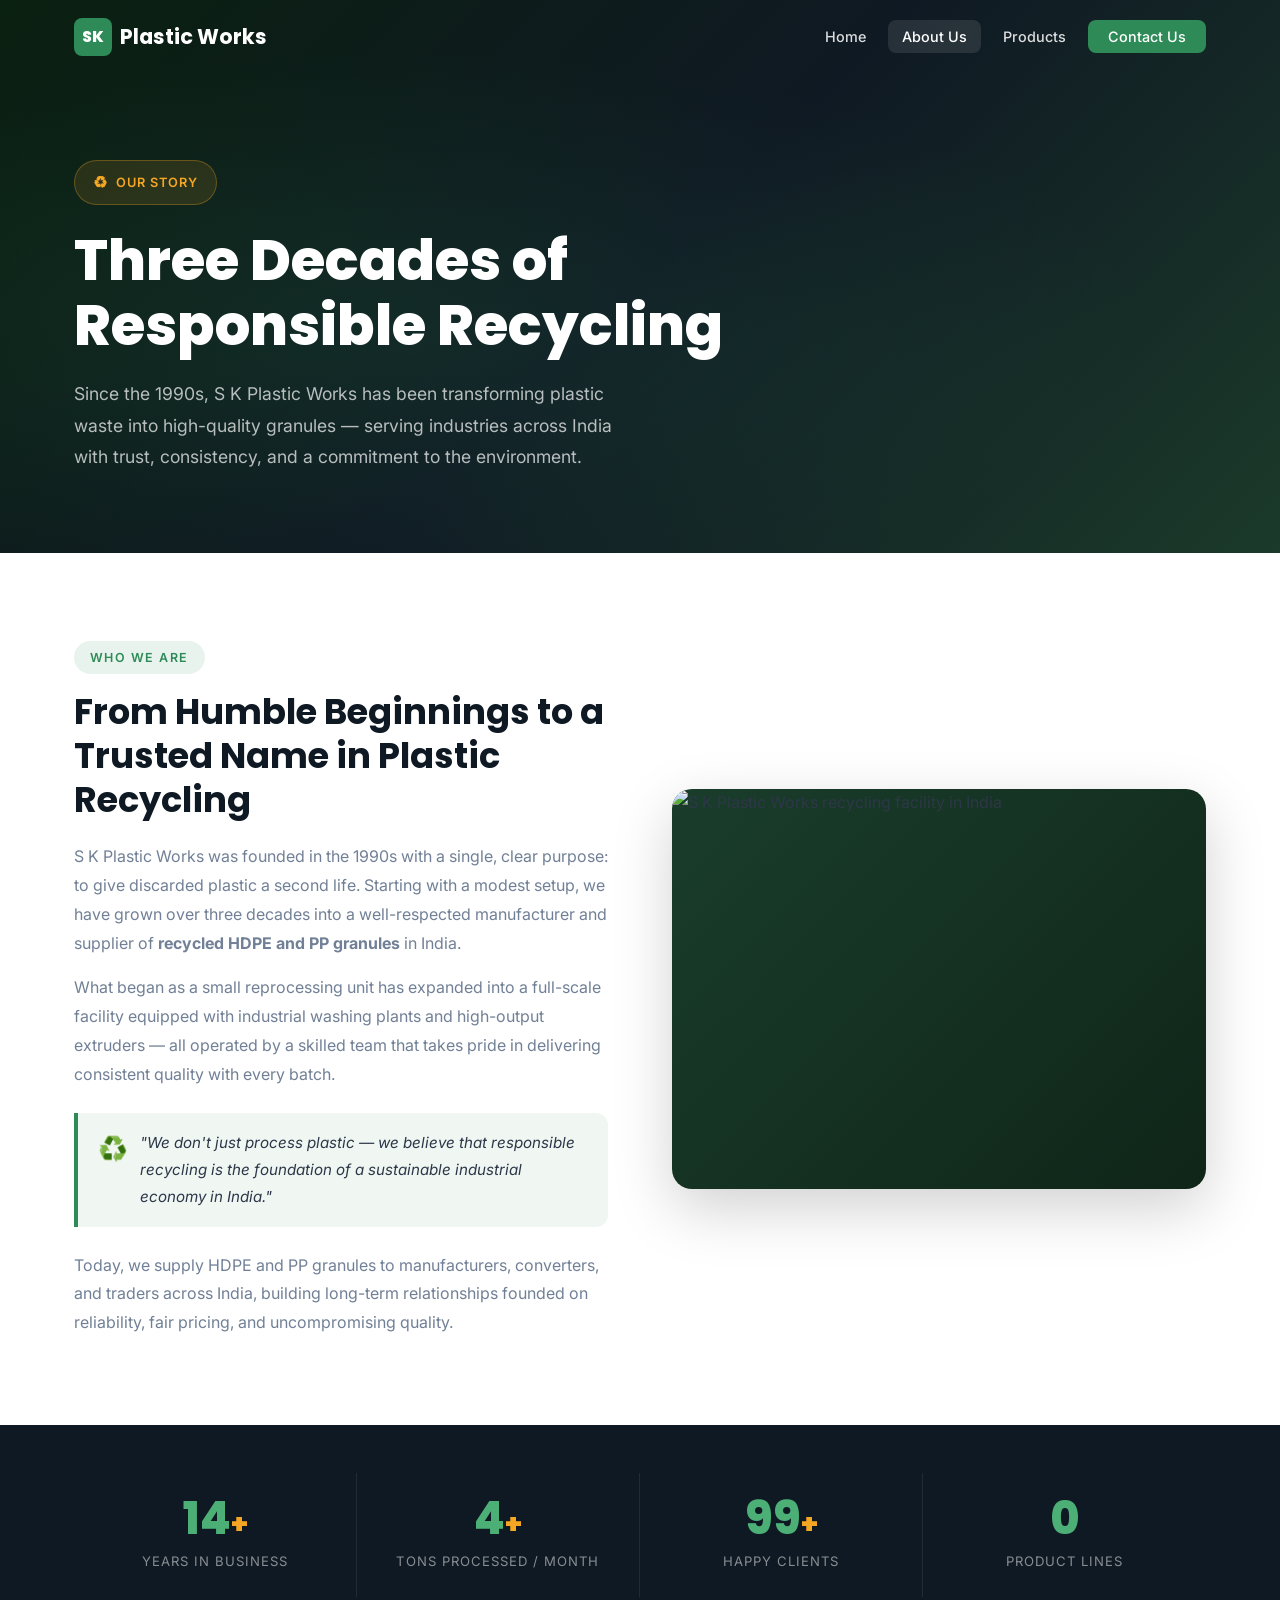
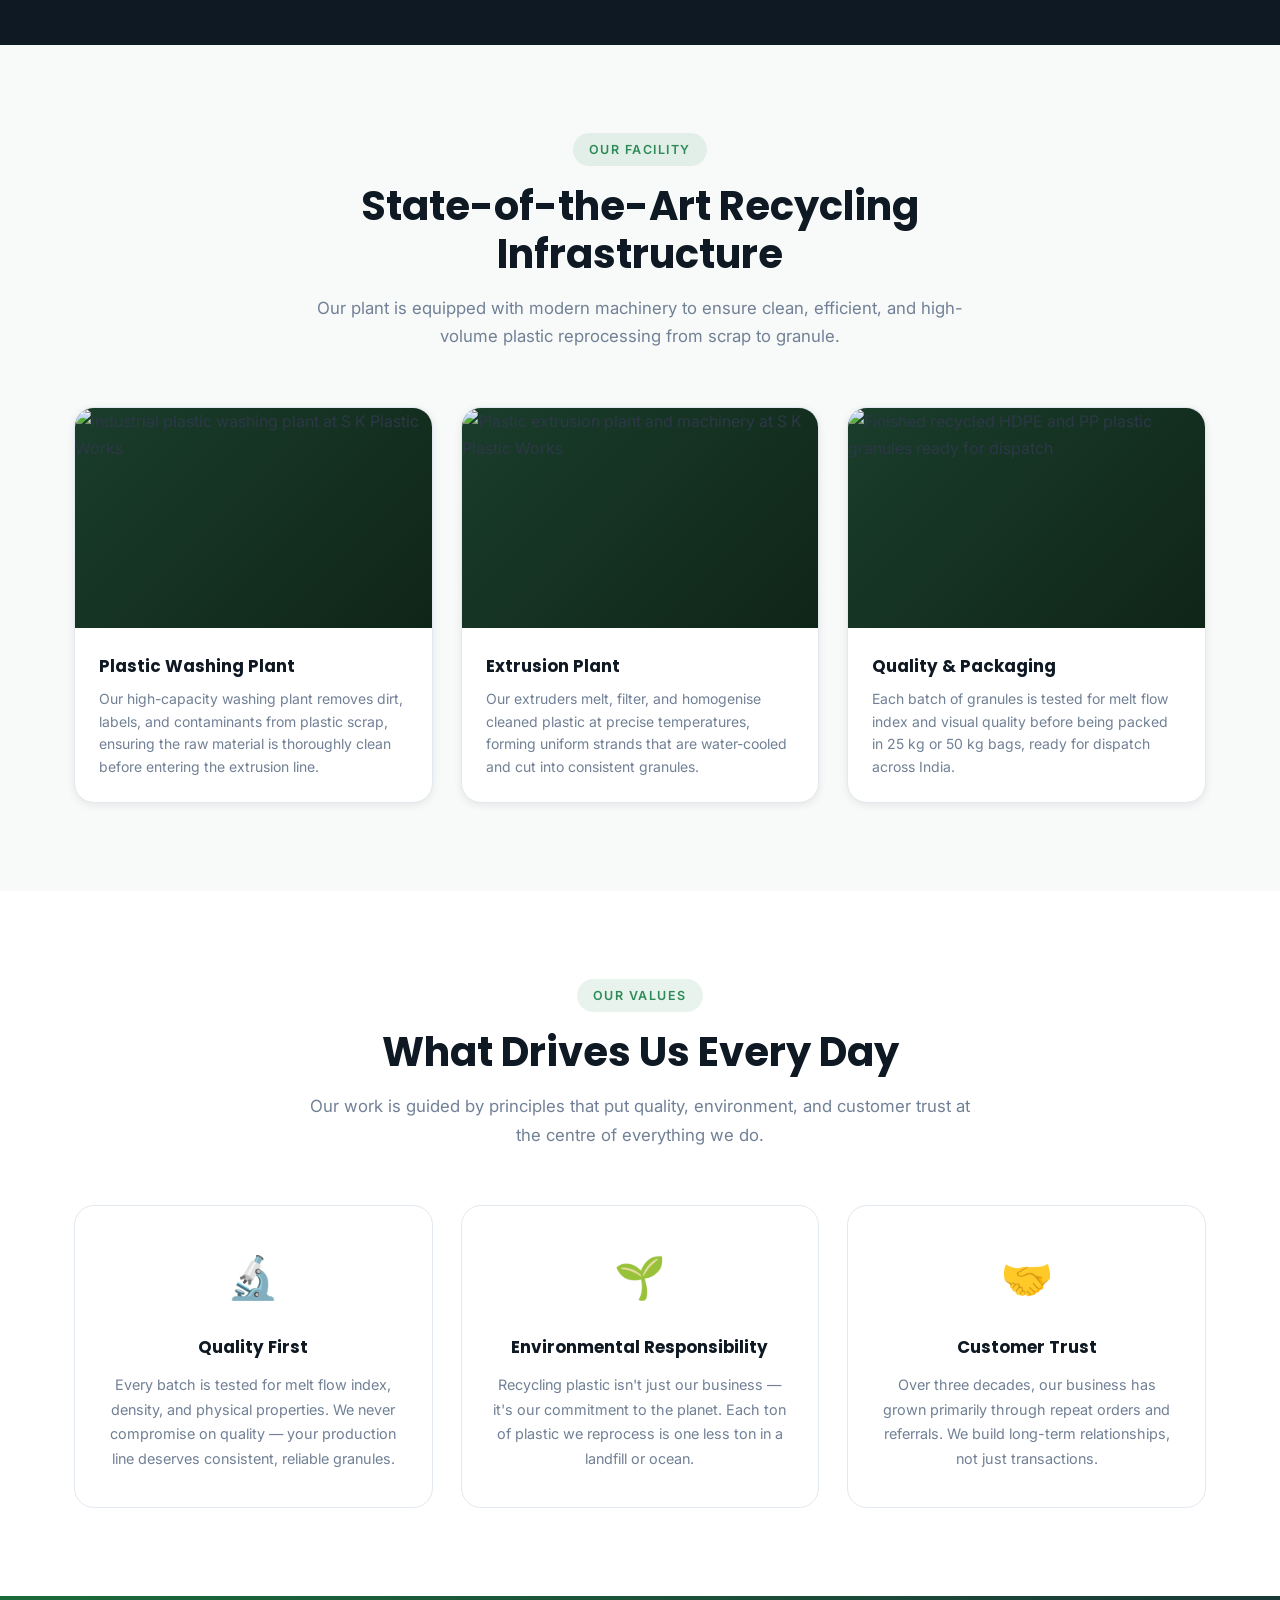
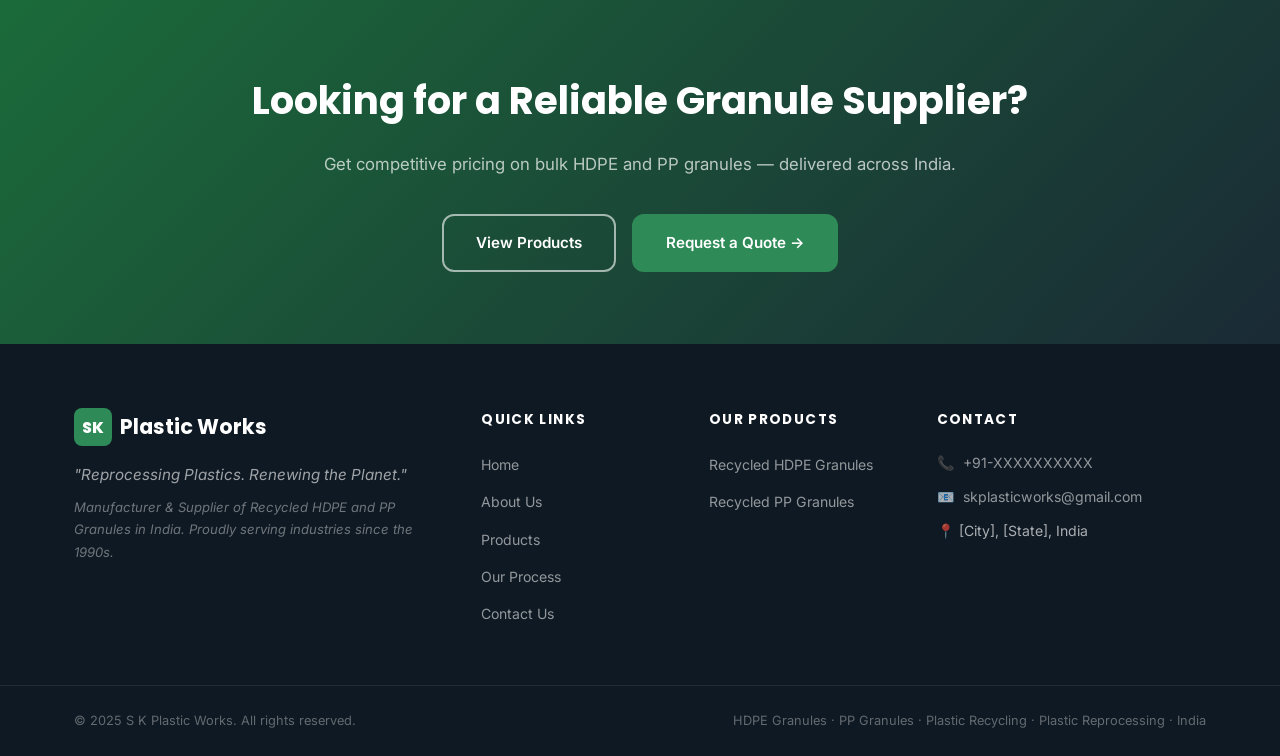
==== commit 65830475: "Update processing volume to 10+ tons/month Co-Authored-By: Claude Opus 4.6 <noreply@anthropic.com>" ====
--- a/about.html
+++ b/about.html
@@ -157,7 +157,7 @@
       </div>
       <div class="stat-item">
         <!-- Replace 500 with your real monthly volume -->
-        <span class="stat-number" data-target="500">0</span><span class="stat-suffix">+</span>
+        <span class="stat-number" data-target="10">0</span><span class="stat-suffix">+</span>
         <span class="stat-label">Tons Processed / Month</span>
       </div>
       <div class="stat-item">
--- a/css/style.css
+++ b/css/style.css
@@ -1370,76 +1370,7 @@
   margin-bottom: 28px;
 }
 
-/* ---------- Testimonials ---------- */
-.testimonials-section {
-  background: var(--bg-light);
-}
-
-.testimonials-grid {
-  display: grid;
-  grid-template-columns: repeat(3, 1fr);
-  gap: 28px;
-}
-
-.testimonial-card {
-  background: var(--white);
-  border: 1px solid var(--border);
-  border-radius: var(--radius-lg);
-  padding: 32px 28px;
-  transition: all var(--transition);
-  position: relative;
-}
-
-.testimonial-card::before {
-  content: '"';
-  position: absolute;
-  top: 16px;
-  left: 24px;
-  font-size: 4rem;
-  font-family: Georgia, serif;
-  color: var(--green-light);
-  opacity: 0.2;
-  line-height: 1;
-}
-
-.testimonial-card:hover {
-  border-color: var(--green-mid);
-  box-shadow: var(--shadow-md);
-  transform: translateY(-4px);
-}
-
-.stars {
-  color: var(--amber);
-  font-size: 1rem;
-  letter-spacing: 2px;
-  margin-bottom: 16px;
-}
-
-.testimonial-card p {
-  font-size: 0.95rem;
-  color: var(--text);
-  line-height: 1.75;
-  font-style: italic;
-  margin-bottom: 20px;
-}
-
-.testimonial-card footer {
-  border-top: 1px solid var(--border);
-  padding-top: 16px;
-}
-
-.testimonial-card footer strong {
-  display: block;
-  font-size: 0.9rem;
-  font-weight: 600;
-  color: var(--dark);
-  margin-bottom: 2px;
-}
-
-.testimonial-card footer span {
-  font-size: 0.8rem;
-  color: var(--text-light);
-}
+/* Testimonials: styles removed — re-add when real reviews are available */
 
 /* ---------- WhatsApp Floating Button ---------- */
 .whatsapp-float {
@@ -1479,7 +1410,6 @@
 @media (max-width: 768px) {
   .sell-scrap-grid     { grid-template-columns: 1fr; gap: 36px; }
   .scrap-list          { grid-template-columns: 1fr; }
-  .testimonials-grid   { grid-template-columns: 1fr; }
   .industries-grid     { grid-template-columns: 1fr; }
   .scrap-form-wrapper  { padding: 28px 20px; }
   .whatsapp-float      { bottom: 20px; right: 16px; padding: 12px 16px 12px 14px; }
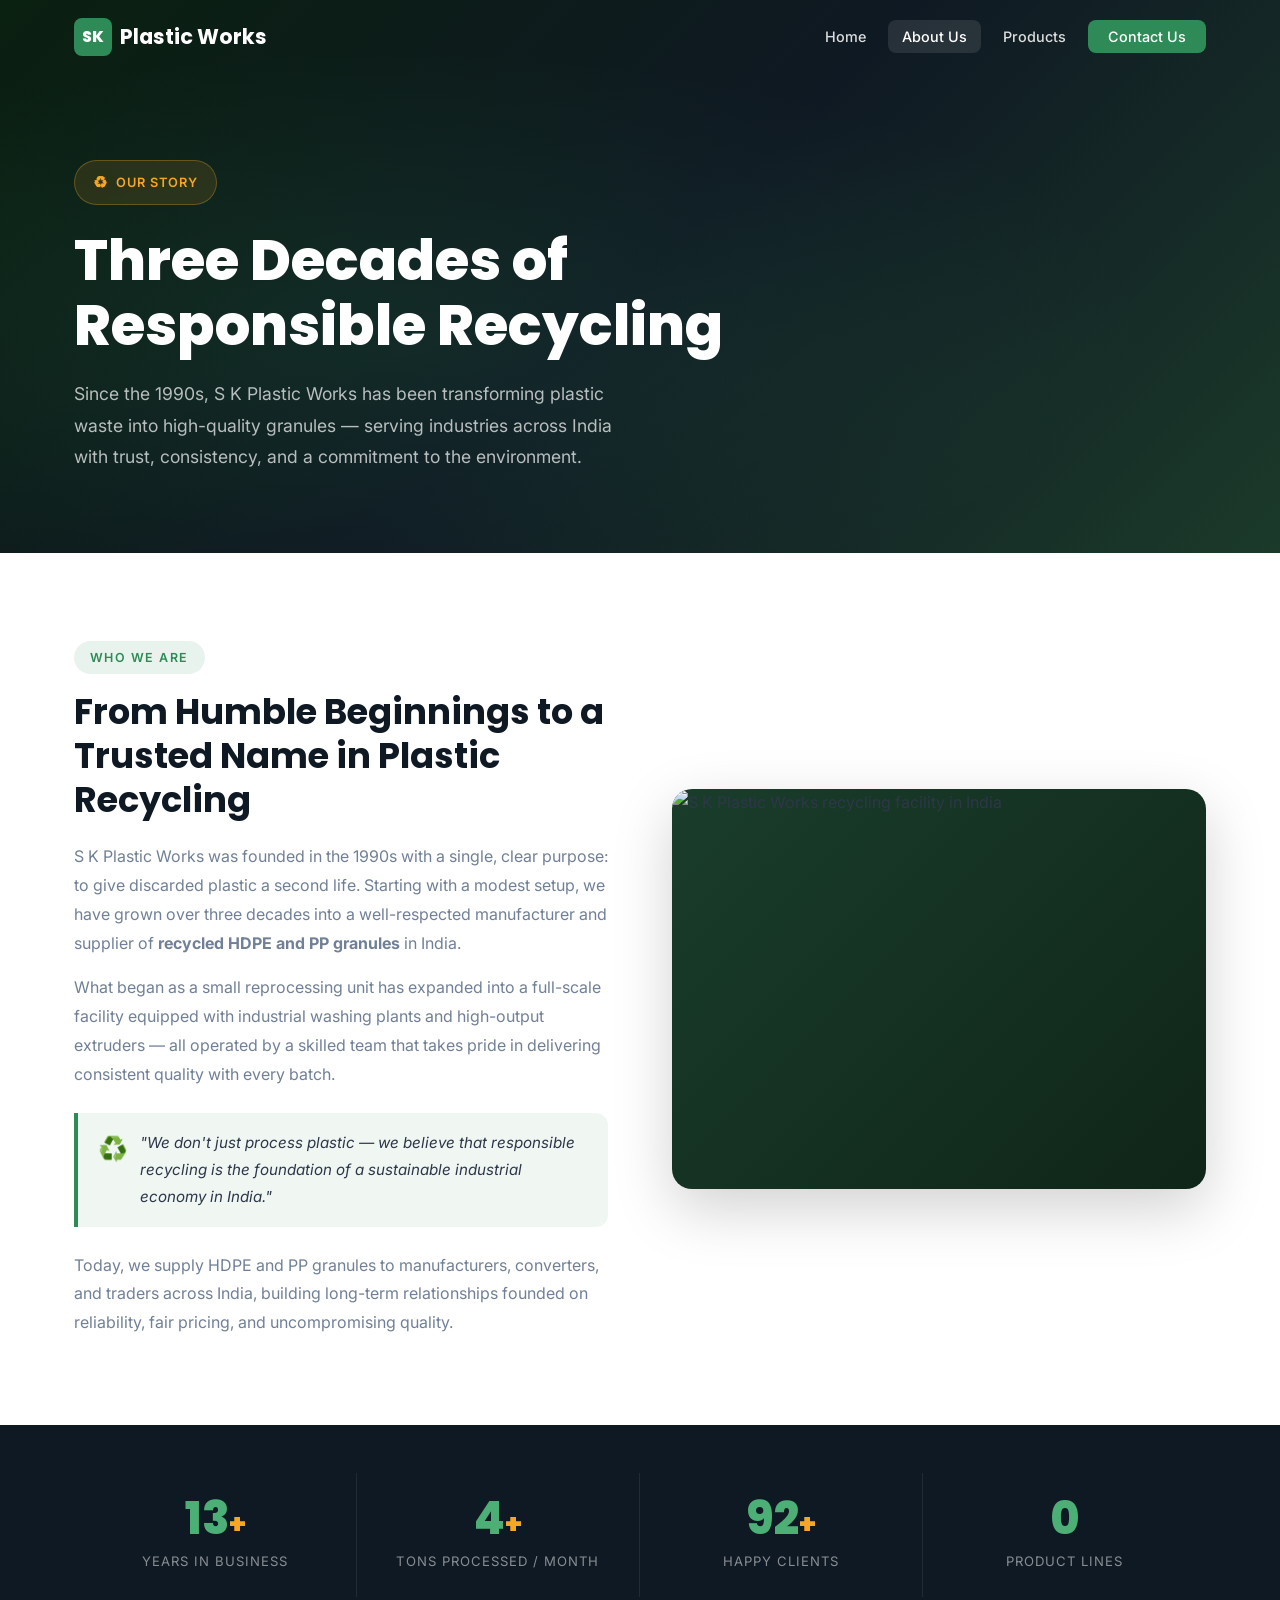
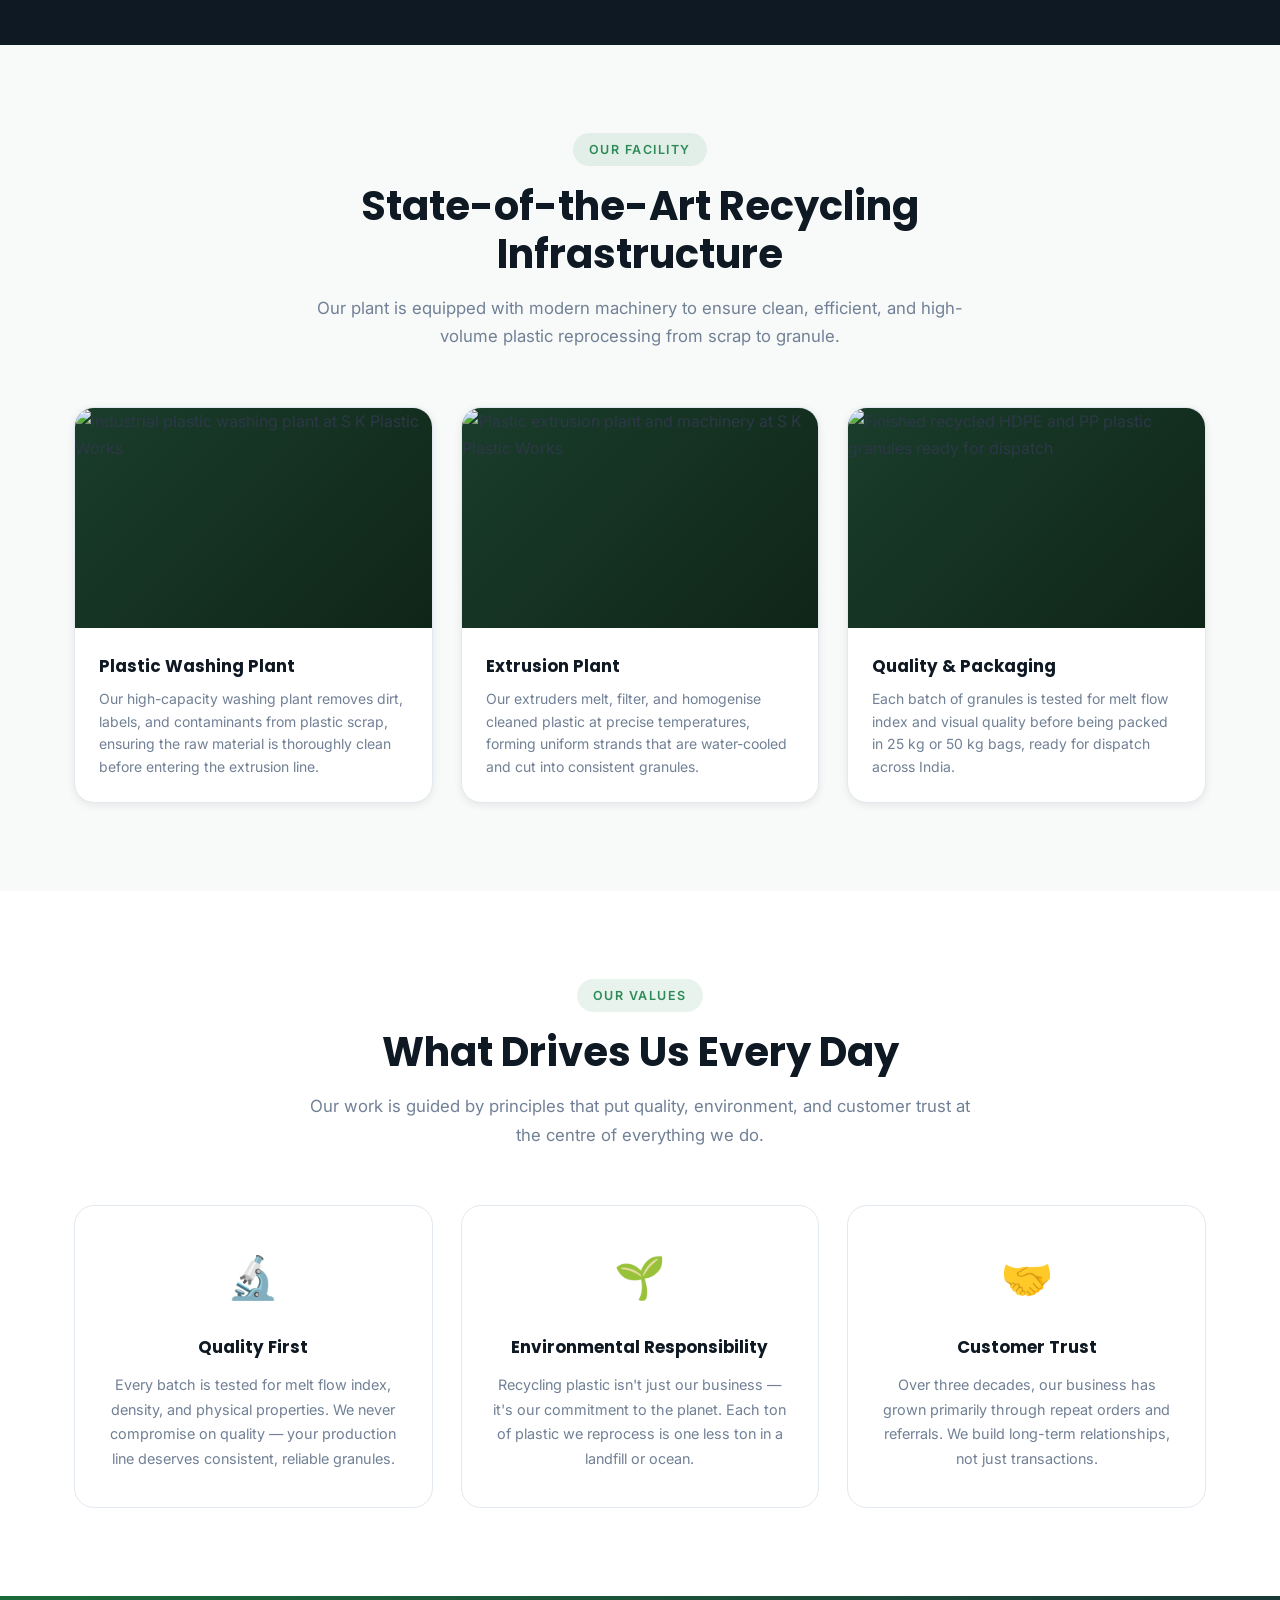
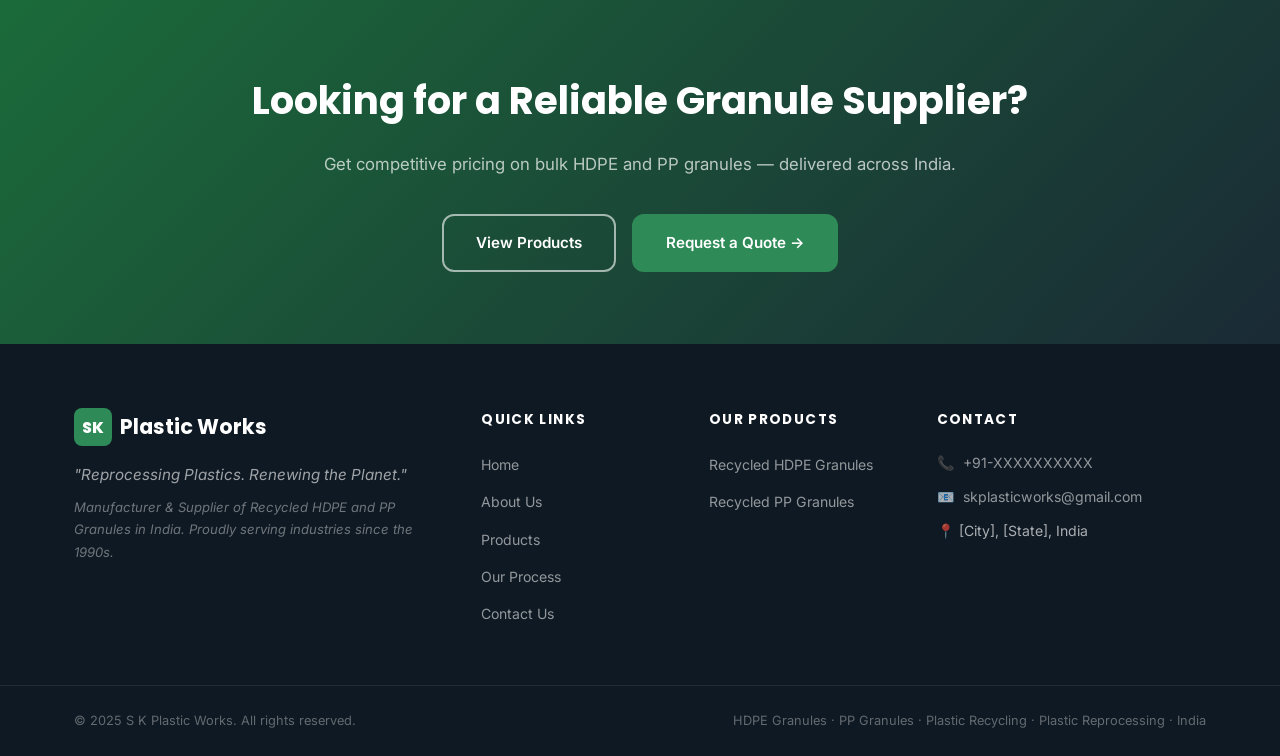
==== commit 21ebcb7a: "Update all URLs to new domain raks117.github.io Renamed repo from skplasticworks to raks117.github.i" ====
--- a/about.html
+++ b/about.html
@@ -9,11 +9,11 @@
   <meta name="description" content="Learn about S K Plastic Works — a trusted manufacturer of recycled HDPE and PP granules in India since the 1990s. Our story, mission, and world-class recycling facility.">
   <meta name="keywords" content="about S K Plastic Works, HDPE granules manufacturer India, PP granules supplier, plastic recycling company India, plastic reprocessing since 1990s">
   <meta name="robots" content="index, follow">
-  <link rel="canonical" href="https://skplasticworks.github.io/about.html">
+  <link rel="canonical" href="https://raks117.github.io/about.html">
 
   <!-- ✅ SEO: Open Graph -->
   <meta property="og:type"        content="website">
-  <meta property="og:url"         content="https://skplasticworks.github.io/about.html">
+  <meta property="og:url"         content="https://raks117.github.io/about.html">
   <meta property="og:title"       content="About S K Plastic Works | HDPE & PP Granules Manufacturer">
   <meta property="og:description" content="Over 30 years of trusted plastic recycling and reprocessing in India. Quality HDPE & PP granules since the 1990s.">
 
@@ -22,7 +22,7 @@
   {
     "@context": "https://schema.org",
     "@type": "AboutPage",
-    "url": "https://skplasticworks.github.io/about.html",
+    "url": "https://raks117.github.io/about.html",
     "name": "About S K Plastic Works",
     "description": "S K Plastic Works has been manufacturing recycled HDPE and PP plastic granules in India since the 1990s.",
     "mainEntity": {
@@ -30,7 +30,7 @@
       "name": "S K Plastic Works",
       "foundingDate": "1995",
       "description": "Leading manufacturer and supplier of recycled HDPE and PP granules in India.",
-      "url": "https://skplasticworks.github.io",
+      "url": "https://raks117.github.io",
       "address": {
         "@type": "PostalAddress",
         "addressLocality": "[City]",
